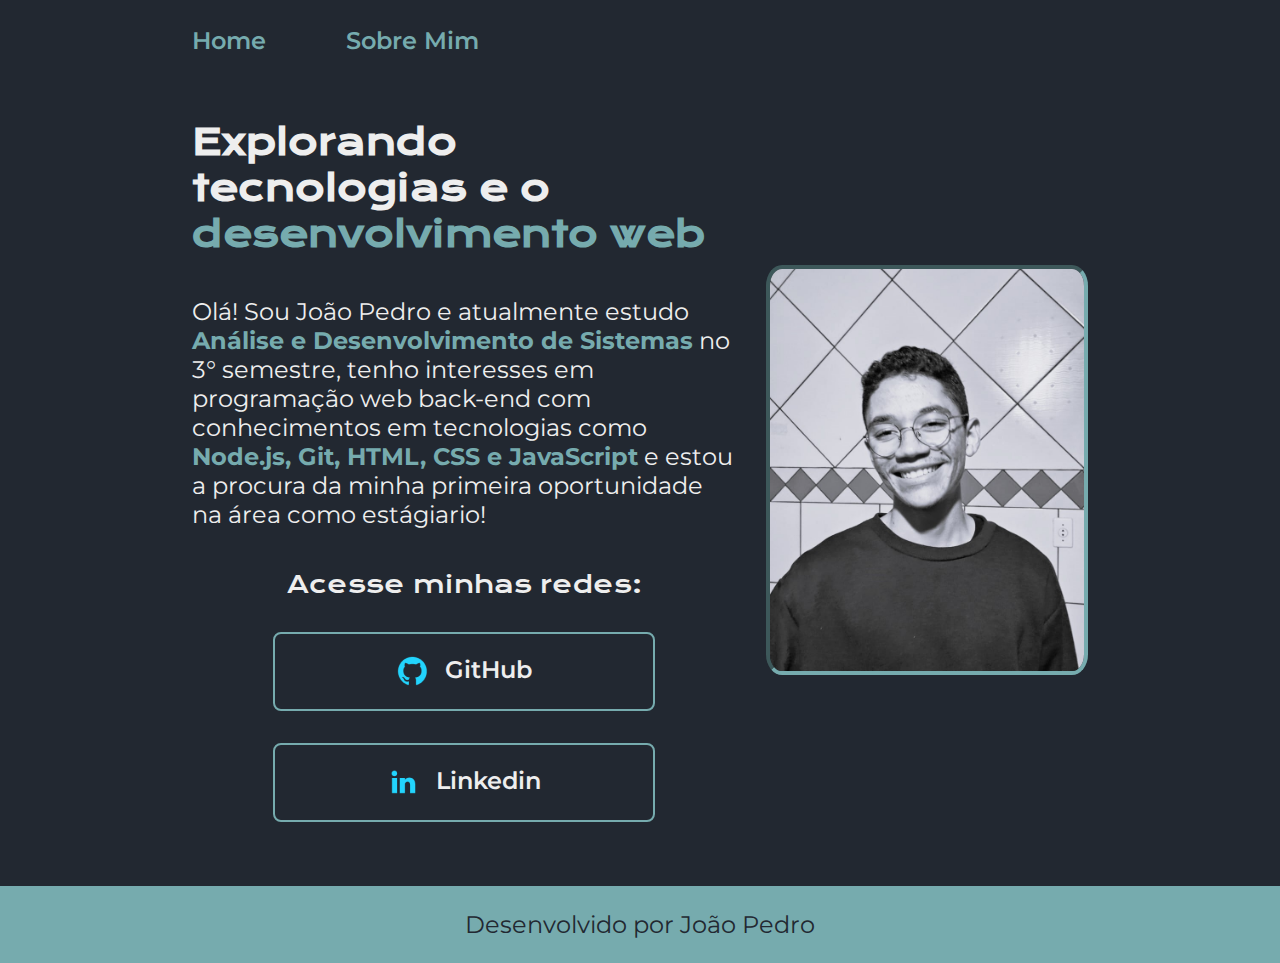
==== index.html @ 60cd91c9 "portifolio added" ====
<!DOCTYPE html>
<html lang="pt-br">
<head>
    <meta charset="UTF-8">
    <meta name="viewport" content="width=device-width, initial-scale=1.0">
    <link rel="stylesheet" href="estilo/style.css">
    <title>Portifolio</title>
</head>
<body>
    <header class="cabecalho">
        <nav class="cabecalho__menu">
            <a class="cabecalho__menu__link" href="./index.html">Home</a>
            <a class="cabecalho__menu__link" href="./about.html">Sobre Mim</a>
        </nav>
    </header>
    <main class="apresentacao">
        <section class="apresentacao__conteudo">
            <h1 class="apresentacao__conteudo__titulo">Explorando tecnologias e o <strong class="destaque">desenvolvimento web</strong></h1>
            <p class="apresentacao__conteudo__texto">Olá! Sou João Pedro e atualmente estudo <strong class="destaque">Análise e Desenvolvimento de Sistemas</strong> no 3° semestre, tenho interesses em programação web back-end com conhecimentos em tecnologias como <strong class="destaque">Node.js, Git, HTML, CSS e JavaScript</strong> e estou a procura da minha primeira oportunidade na área como estágiario!  </p>
            <div class="apresentacao__conteudo__links">
                <h2 class="apresentacao__conteudo__links__subt">Acesse minhas redes:</h2>
                <a  class="apresentacao__conteudo__links_link" href="https://github.com/Joaoaraujo61" target="_blank">
                    <img src="./assets/github.png" alt="github">
                    GitHub
                </a>
                <a class="apresentacao__conteudo__links_link" href="https://www.linkedin.com/in/jo%C3%A3o-pedro-de-ara%C3%BAjo-ti/" target="_blank">
                    <img src="./assets/linkedin.png" alt="linkedin">
                    Linkedin
                </a>
            </div>
        </section>
        <img id="profile_img" src="jp.jpeg" alt="foto perfil">
    </main>
    <footer class="rodape">
        <p>Desenvolvido por João Pedro</p>
    </footer>
</body>
</html>
---- estilo/style.css ----
@import url('https://fonts.googleapis.com/css2?family=Krona+One&family=Montserrat:ital,wght@0,100..900;1,100..900&display=swap');

:root{
    --cor-primaria: #222831;
    --cor-secudaria: #EEEEEE;
    --cor-terciaria: #76ABAE;
    --cor-hover: #31363F;
    --fonte-primaria: "Krona One", sans-serif;
    --fonte-secundaria: 'montserrat', 'sans-serif';
}

*{
    margin: 0;
    padding: 0;
}

body{
    box-sizing: border-box;
    background-color: var(--cor-primaria);
    color: var(--cor-secudaria);
}
.cabecalho{
    padding: 2% 0 0 15%;
}
.cabecalho__menu{
    display: flex;
    gap: 80px;
}
.cabecalho__menu__link{
    color: var(--cor-terciaria);
    font-family: var(--fonte-secundaria);
    font-size: 24px;
    font-weight: 600;
    text-decoration: none;
}
.destaque{
    color: var(--cor-terciaria);
}
.apresentacao{
    padding: 5% 15%;
    display: flex;
    align-items: center;
    justify-content: space-between;
    gap: 30px;
}
.apresentacao__conteudo{
    width: 615px;
    max-width: 100%;
    display: flex;
    flex-direction: column;
    gap: 40px;
}
.apresentacao__conteudo__titulo{
    font-size: 36px;
    font-family: var(--fonte-primaria);
}
.apresentacao__conteudo__texto{
    font-size: 24px;   
    font-family: var(--fonte-secundaria);
}
.apresentacao__conteudo__links{
    display: flex;
    flex-direction: column;
    justify-content: space-between;
    align-items: center;
    gap: 32px;
}
.apresentacao__conteudo__links__subt{
    font-family: var(--fonte-primaria);
    font-weight: 400;
    font-size: 24px;
}
.apresentacao__conteudo__links_link{
    display: flex;
    justify-content: center;
    gap: 16px;
    width: 378px;
    text-align: center;
    border-radius: 8px;
    font-size: 24px;
    padding: 21.5px 0px;
    text-decoration: none;
    color: var(--cor-secudaria);
    font-family: var(--fonte-secundaria);
    font-weight: 600;
    border: 2px solid var(--cor-terciaria);
}
.apresentacao__conteudo__links_link:hover{
    background-color: var(--cor-hover);
}

img#profile_img{
    width: 35%;
    max-width: 100%;
    border-radius: 5%;
    border: 4px inset var(--cor-terciaria);
}
.rodape{
    background-color: var(--cor-terciaria);
    color: var(--cor-primaria);
    padding: 24px;
    text-align: center;
    font-family: var(--fonte-secundaria);
    font-family: 400;
    font-size: 24px;
}
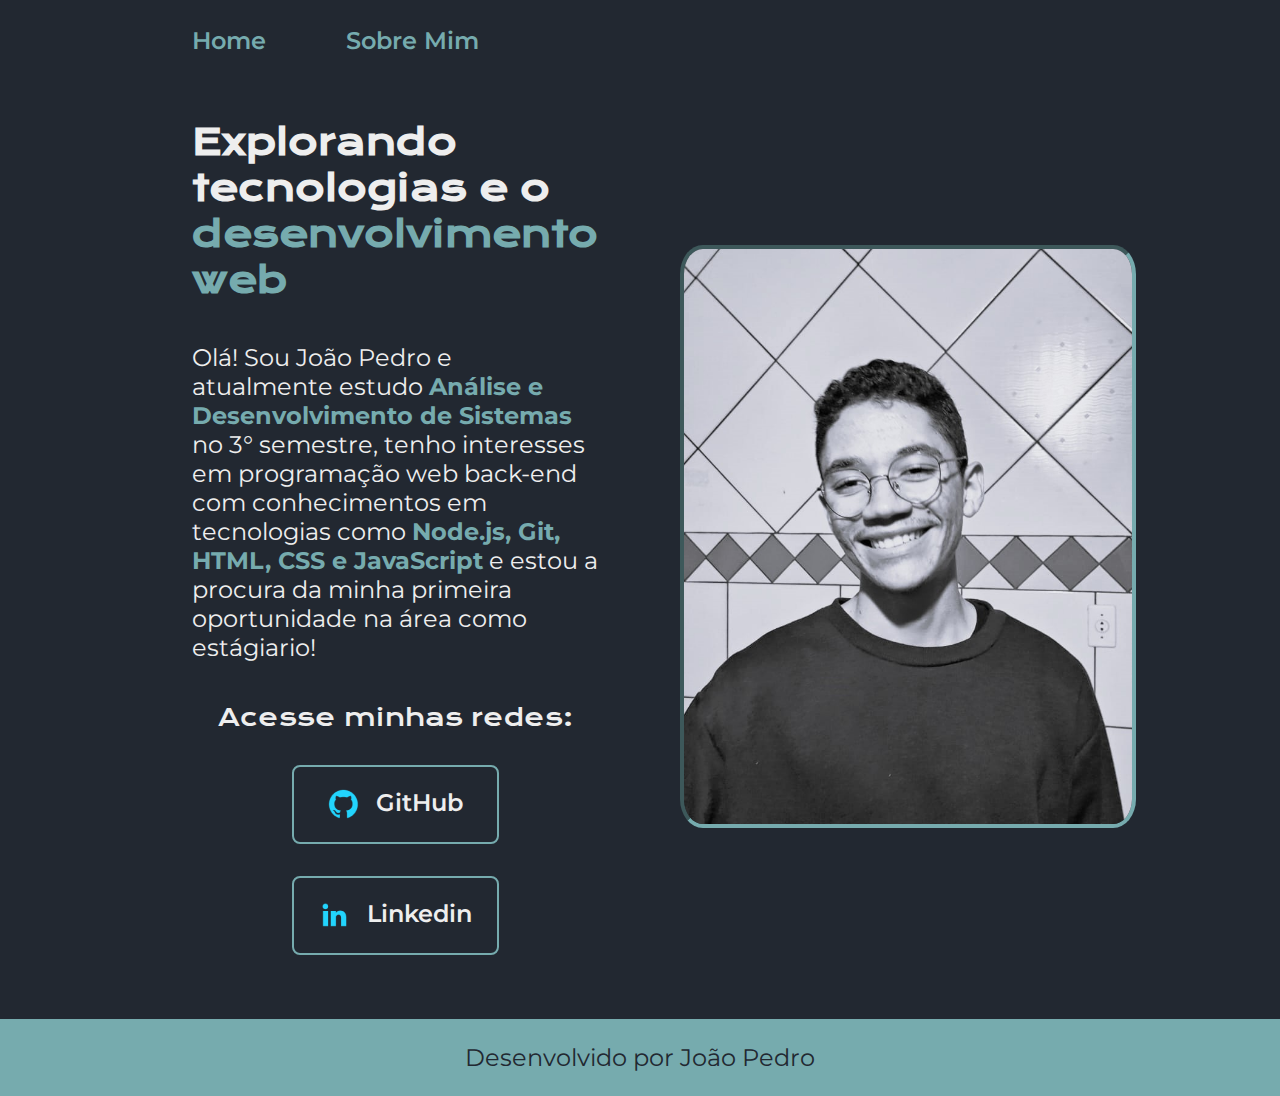
==== commit 7287c249: "media query added" ====
--- a/index.html
+++ b/index.html
@@ -19,11 +19,11 @@
             <p class="apresentacao__conteudo__texto">Olá! Sou João Pedro e atualmente estudo <strong class="destaque">Análise e Desenvolvimento de Sistemas</strong> no 3° semestre, tenho interesses em programação web back-end com conhecimentos em tecnologias como <strong class="destaque">Node.js, Git, HTML, CSS e JavaScript</strong> e estou a procura da minha primeira oportunidade na área como estágiario!  </p>
             <div class="apresentacao__conteudo__links">
                 <h2 class="apresentacao__conteudo__links__subt">Acesse minhas redes:</h2>
-                <a  class="apresentacao__conteudo__links_link" href="https://github.com/Joaoaraujo61" target="_blank">
+                <a  class="apresentacao__conteudo__links_navegacao" href="https://github.com/Joaoaraujo61" target="_blank">
                     <img src="./assets/github.png" alt="github">
                     GitHub
                 </a>
-                <a class="apresentacao__conteudo__links_link" href="https://www.linkedin.com/in/jo%C3%A3o-pedro-de-ara%C3%BAjo-ti/" target="_blank">
+                <a class="apresentacao__conteudo__links_navegacao" href="https://www.linkedin.com/in/jo%C3%A3o-pedro-de-ara%C3%BAjo-ti/" target="_blank">
                     <img src="./assets/linkedin.png" alt="linkedin">
                     Linkedin
                 </a>
--- a/estilo/style.css
+++ b/estilo/style.css
@@ -29,7 +29,7 @@
 .cabecalho__menu__link{
     color: var(--cor-terciaria);
     font-family: var(--fonte-secundaria);
-    font-size: 24px;
+    font-size: 1.5rem;
     font-weight: 600;
     text-decoration: none;
 }
@@ -41,21 +41,21 @@
     display: flex;
     align-items: center;
     justify-content: space-between;
-    gap: 30px;
+    gap: 82px;
 }
 .apresentacao__conteudo{
-    width: 615px;
+    width: 50%;
     max-width: 100%;
     display: flex;
     flex-direction: column;
     gap: 40px;
 }
 .apresentacao__conteudo__titulo{
-    font-size: 36px;
+    font-size: 2.25rem;
     font-family: var(--fonte-primaria);
 }
 .apresentacao__conteudo__texto{
-    font-size: 24px;   
+    font-size: 1.5rem;   
     font-family: var(--fonte-secundaria);
 }
 .apresentacao__conteudo__links{
@@ -68,16 +68,16 @@
 .apresentacao__conteudo__links__subt{
     font-family: var(--fonte-primaria);
     font-weight: 400;
-    font-size: 24px;
+    font-size: 1.5rem;
 }
-.apresentacao__conteudo__links_link{
+.apresentacao__conteudo__links_navegacao{
     display: flex;
     justify-content: center;
     gap: 16px;
-    width: 378px;
+    width: 50%;
     text-align: center;
     border-radius: 8px;
-    font-size: 24px;
+    font-size: 1.5rem;
     padding: 21.5px 0px;
     text-decoration: none;
     color: var(--cor-secudaria);
@@ -85,12 +85,12 @@
     font-weight: 600;
     border: 2px solid var(--cor-terciaria);
 }
-.apresentacao__conteudo__links_link:hover{
+.apresentacao__conteudo__links_navegacao:hover{
     background-color: var(--cor-hover);
 }
 
 img#profile_img{
-    width: 35%;
+    width: 50%;
     max-width: 100%;
     border-radius: 5%;
     border: 4px inset var(--cor-terciaria);
@@ -102,5 +102,11 @@
     text-align: center;
     font-family: var(--fonte-secundaria);
     font-family: 400;
-    font-size: 24px;
+    font-size: 1.5rem;
+}
+
+@media (max-width: 1030px){
+    .apresentacao{
+        flex-direction: column-reverse;
+    }
 }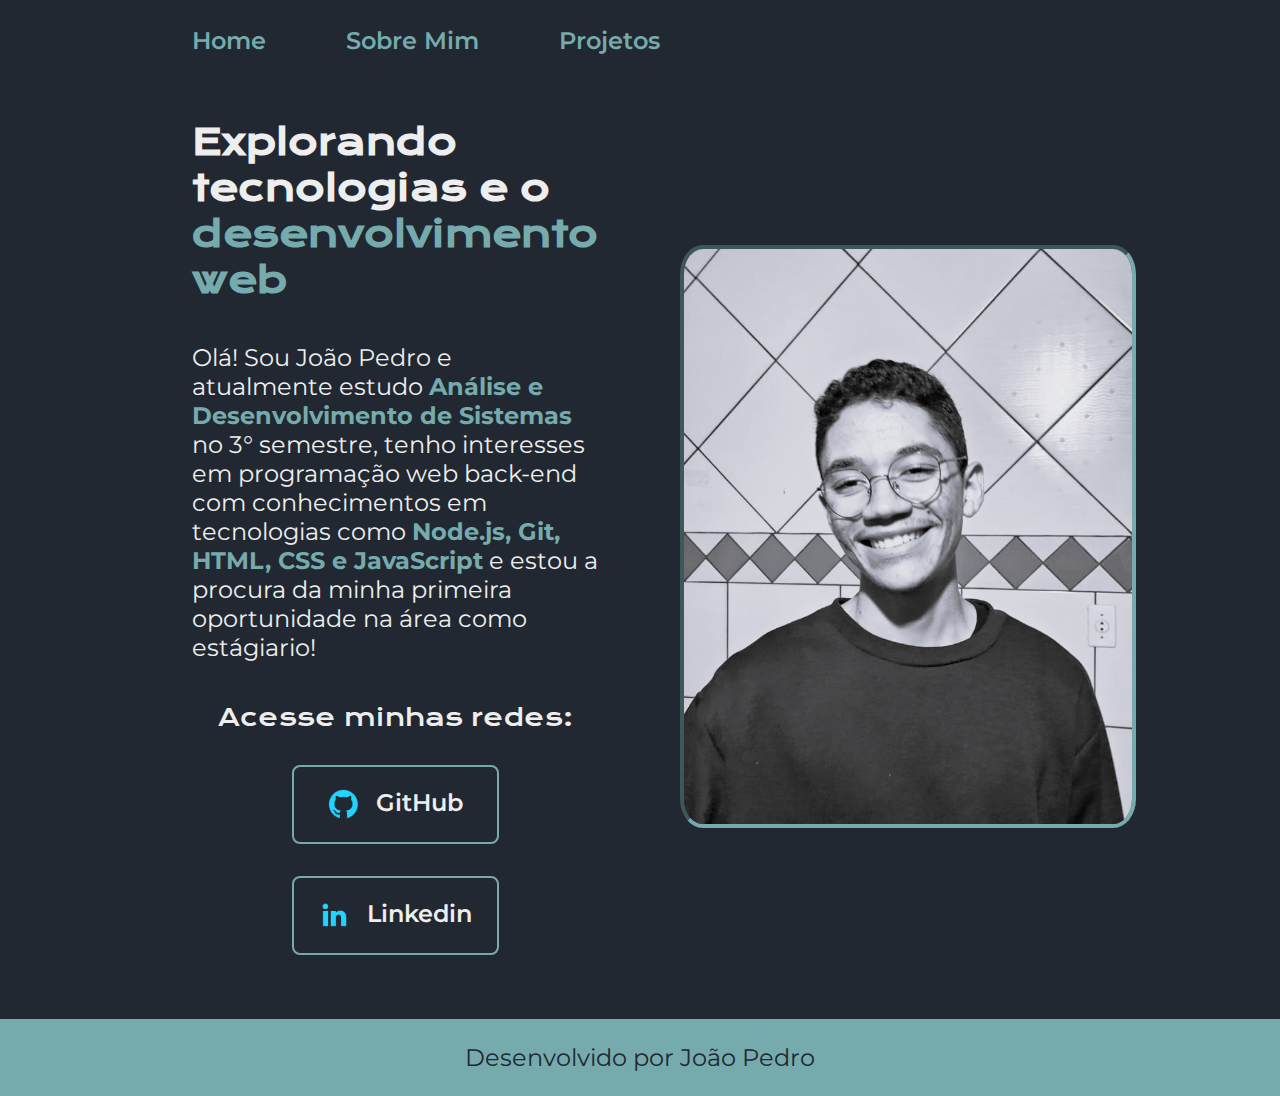
==== commit 07036b89: "projetos pessoais added" ====
--- a/index.html
+++ b/index.html
@@ -11,6 +11,7 @@
         <nav class="cabecalho__menu">
             <a class="cabecalho__menu__link" href="./index.html">Home</a>
             <a class="cabecalho__menu__link" href="./about.html">Sobre Mim</a>
+            <a class="cabecalho__menu__link" href="./projects.html">Projetos</a>
         </nav>
     </header>
     <main class="apresentacao">
--- a/estilo/style.css
+++ b/estilo/style.css
@@ -105,8 +105,51 @@
     font-size: 1.5rem;
 }
 
+.apresentacao__conteudo_portifolio{
+    display: flex;
+    gap: 20px;
+}
+.projetos{
+    display: flex;
+    flex-direction: column;
+    gap: 10px;
+    justify-content: center;
+    border: 4px inset var(--cor-terciaria);
+    align-items: center;
+    padding: 10px;
+    border-radius: 20px;
+}
+.projetos > img{
+    width: 90%;
+    border-radius: 20px;
+}
+.projetos > a{
+    width: 80%;
+    color: var(--cor-primaria);
+    font-family: var(--fonte-secundaria);
+    font-weight: bold;
+    text-decoration: none;
+    background-color: var(--cor-terciaria);
+    border-radius: 20px;
+    padding: 8px;
+    text-align: center;
+}
+
 @media (max-width: 1030px){
+    .cabecalho{
+        padding: 10%;
+    }
+    .cabecalho__menu{
+        justify-content: center;
+    }   
     .apresentacao{
         flex-direction: column-reverse;
+        padding: 5%;
+    }
+    .apresentacao__conteudo{
+        width: auto;
+    }
+    img#profile_img{
+        width: 70%;
     }
 }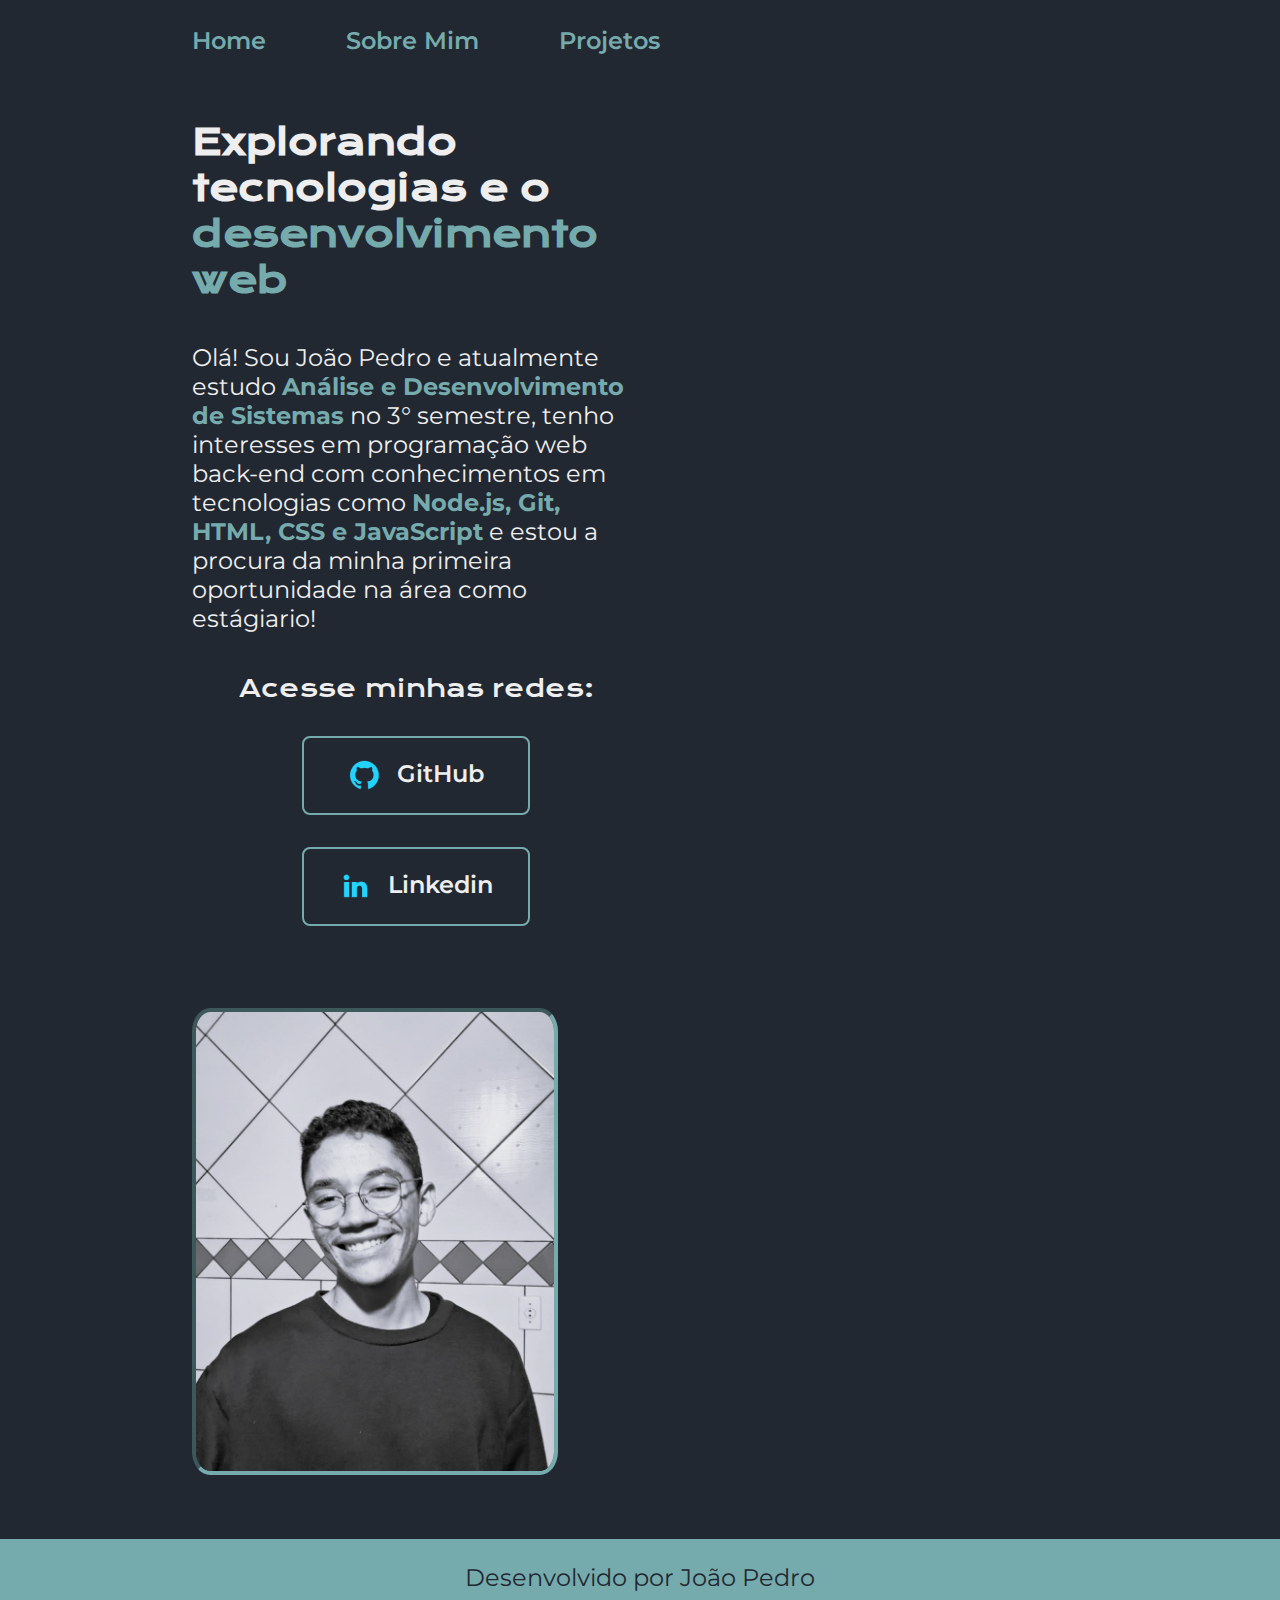
==== commit 793e6828: "favicon added" ====
--- a/index.html
+++ b/index.html
@@ -4,6 +4,7 @@
     <meta charset="UTF-8">
     <meta name="viewport" content="width=device-width, initial-scale=1.0">
     <link rel="stylesheet" href="estilo/style.css">
+    <link rel="shortcut icon" href="assets/favicon.png" type="image/x-icon">
     <title>Portifolio</title>
 </head>
 <body>
--- a/estilo/style.css
+++ b/estilo/style.css
@@ -13,11 +13,21 @@
     margin: 0;
     padding: 0;
 }
-
+body, html{
+    height: 100%;
+    margin: 0;
+    padding: 0;
+}
 body{
+    flex-direction: column;
     box-sizing: border-box;
     background-color: var(--cor-primaria);
     color: var(--cor-secudaria);
+}
+.pagina{
+    min-height: 100vh;
+    display: flex;
+    flex-direction: column;
 }
 .cabecalho{
     padding: 2% 0 0 15%;
@@ -37,8 +47,10 @@
     color: var(--cor-terciaria);
 }
 .apresentacao{
+    flex: 1;
     padding: 5% 15%;
     display: flex;
+    flex-wrap: wrap;
     align-items: center;
     justify-content: space-between;
     gap: 82px;
@@ -90,7 +102,7 @@
 }
 
 img#profile_img{
-    width: 50%;
+    width: 40%;
     max-width: 100%;
     border-radius: 5%;
     border: 4px inset var(--cor-terciaria);
@@ -101,13 +113,13 @@
     padding: 24px;
     text-align: center;
     font-family: var(--fonte-secundaria);
-    font-family: 400;
     font-size: 1.5rem;
 }
 
 .apresentacao__conteudo_portifolio{
     display: flex;
     gap: 20px;
+    
 }
 .projetos{
     display: flex;
@@ -124,10 +136,11 @@
     border-radius: 20px;
 }
 .projetos > a{
-    width: 80%;
+    width: 200px;
     color: var(--cor-primaria);
     font-family: var(--fonte-secundaria);
     font-weight: bold;
+    font-size: 1.2rem;
     text-decoration: none;
     background-color: var(--cor-terciaria);
     border-radius: 20px;
@@ -141,15 +154,41 @@
     }
     .cabecalho__menu{
         justify-content: center;
+        flex-wrap: wrap;
+        gap: 30px;
     }   
     .apresentacao{
-        flex-direction: column-reverse;
+        flex-direction: column;
         padding: 5%;
     }
     .apresentacao__conteudo{
         width: auto;
     }
+    .apresentacao__conteudo_portifolio{
+        flex-wrap: wrap;
+    }
     img#profile_img{
         width: 70%;
     }
+    .apresentacao__conteudo__links_navegacao {
+        width: 100%;
+    }
+
+    .apresentacao__conteudo_portifolio {
+        flex-direction: column;
+        align-items: center;
+    }
+
+    .projetos {
+        width: 90%;
+    }
+
+    .projetos > img {
+        width: 100%;
+    }
+
+    .projetos > a {
+        width: 100%;
+        font-size: 1.5rem;
+    }
 }